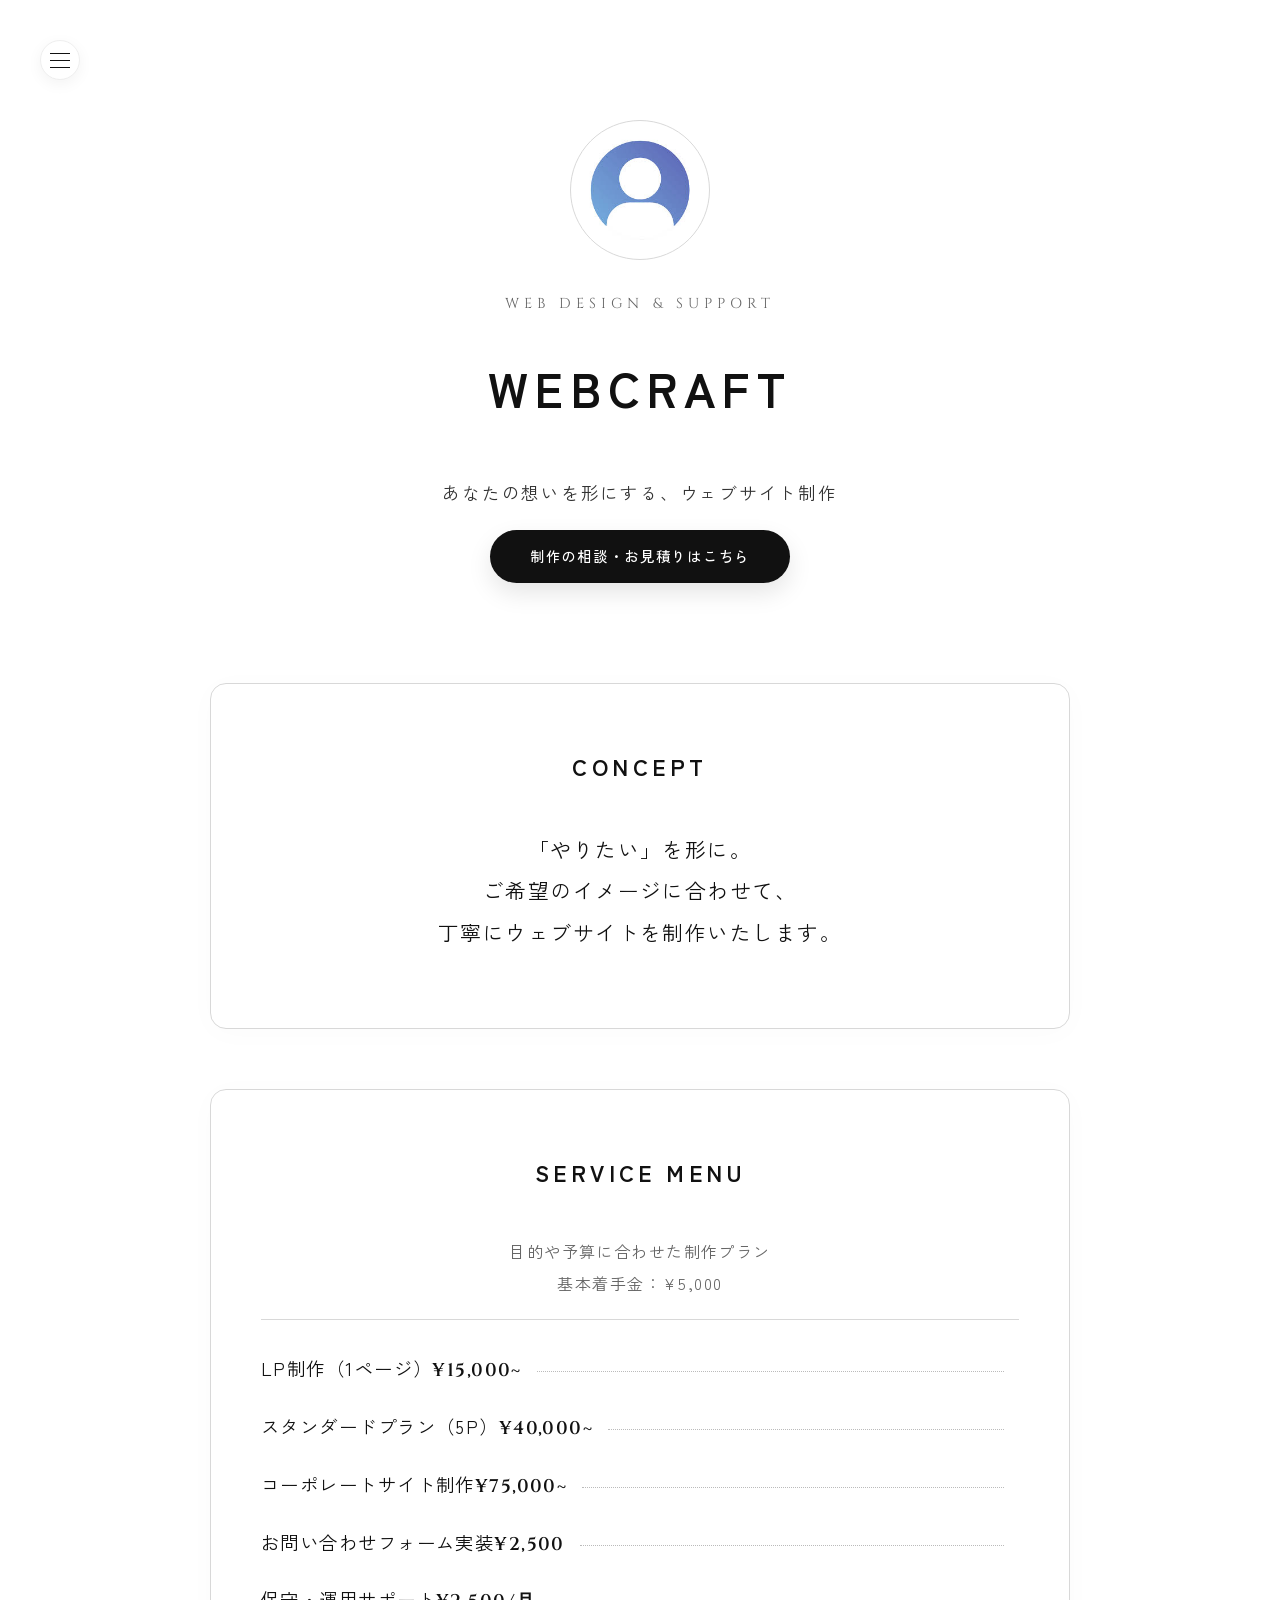
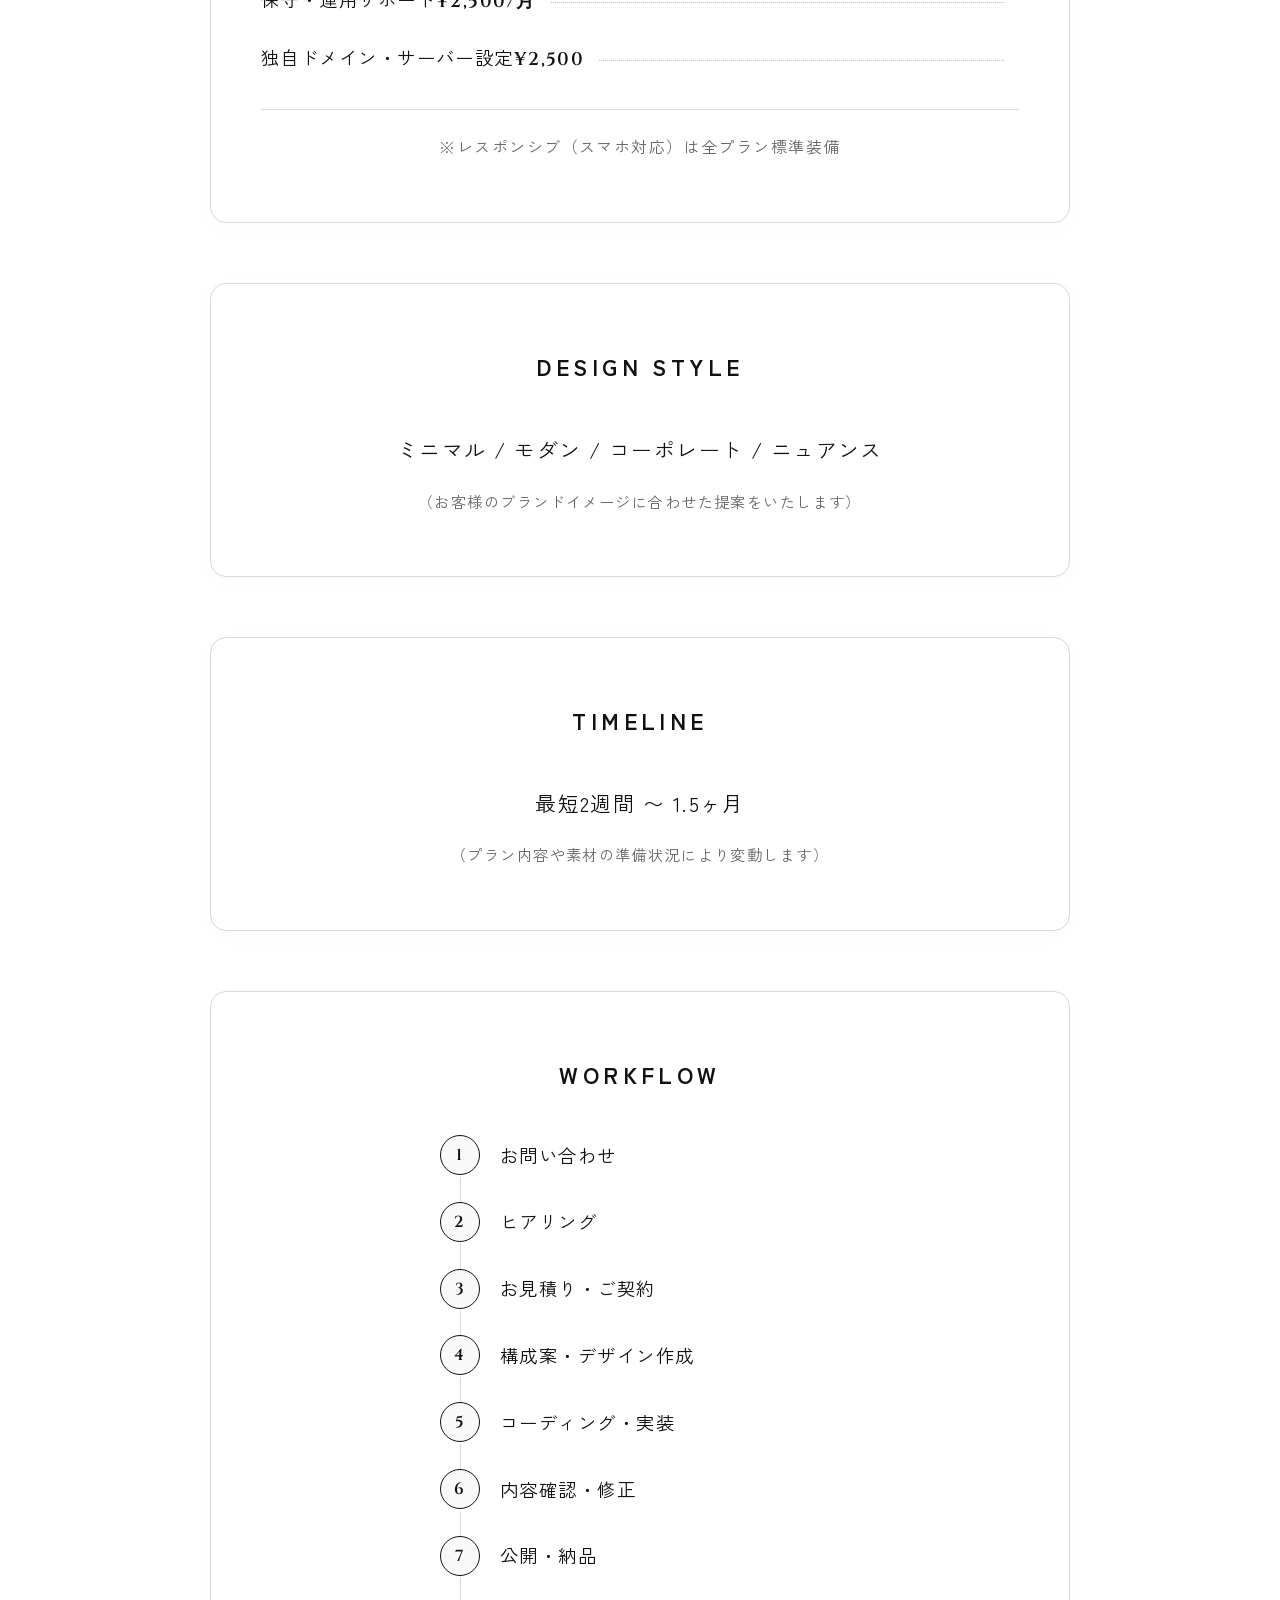
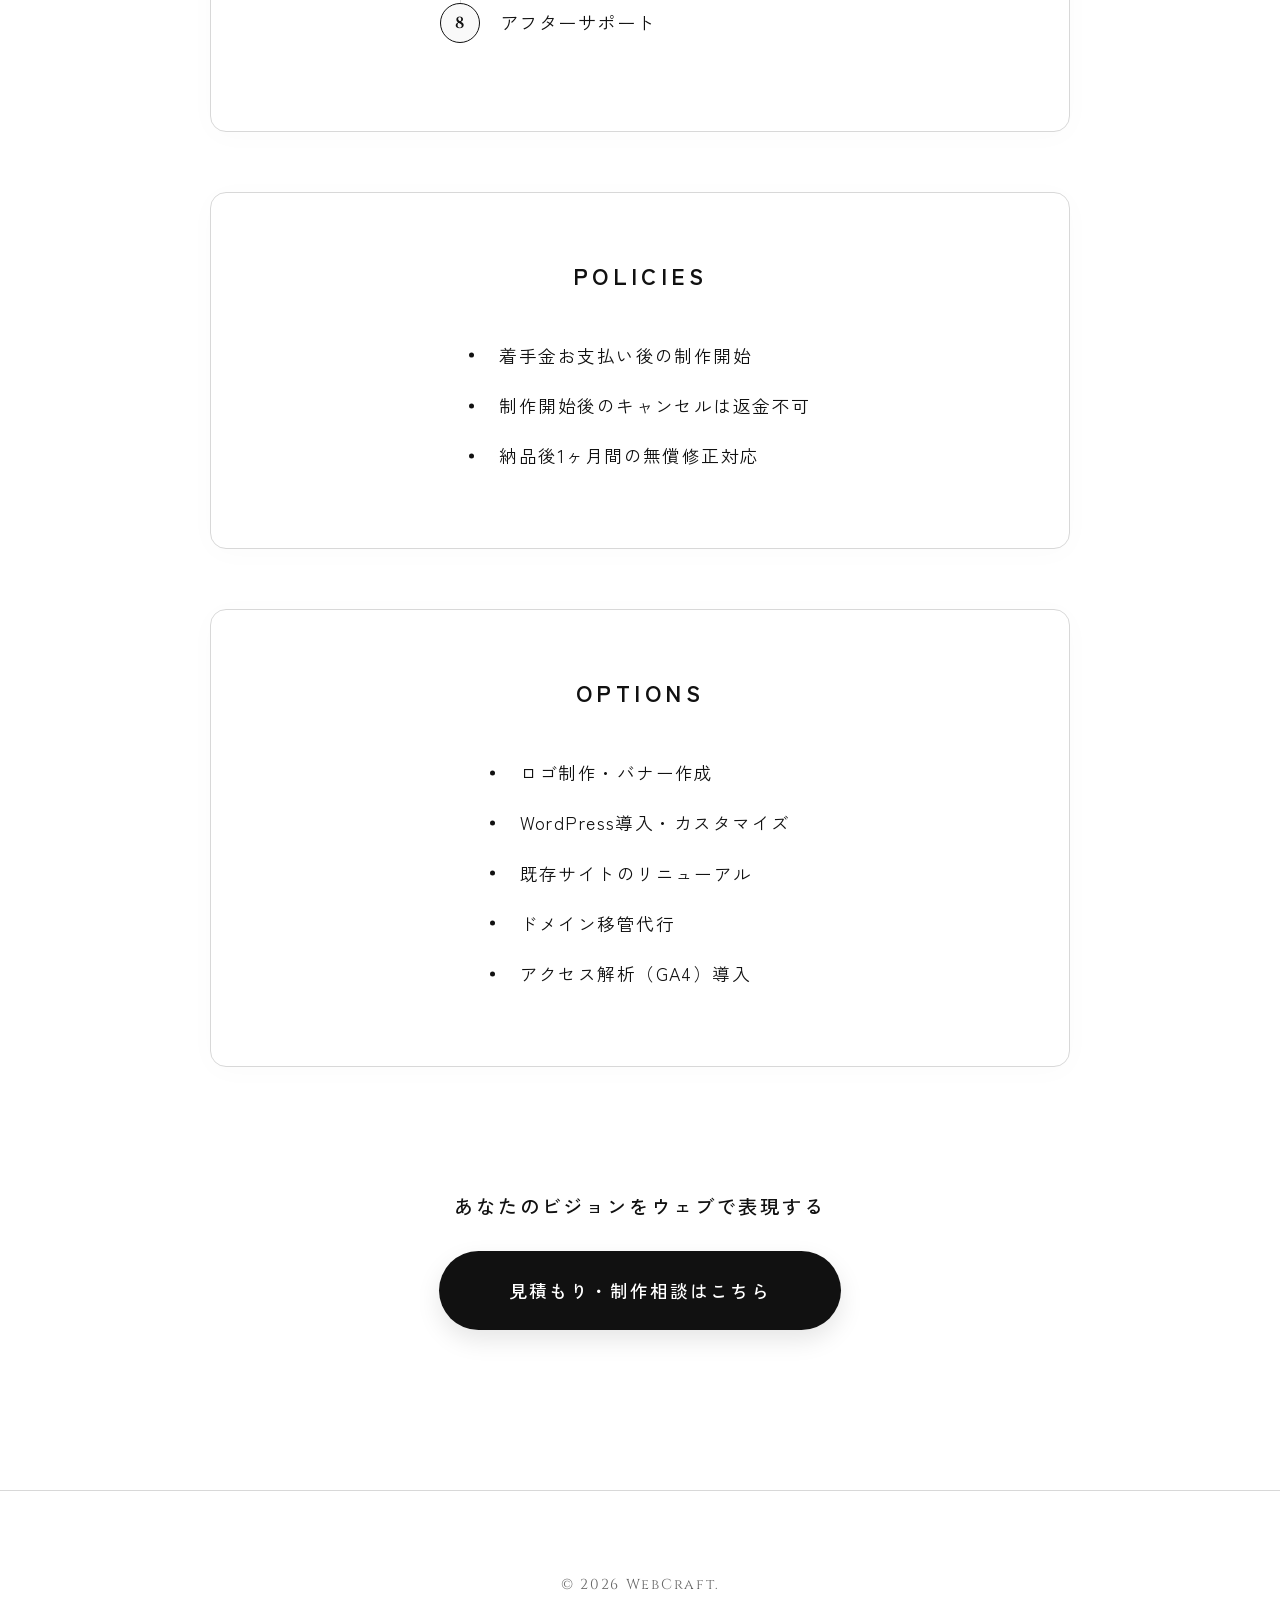
==== index.html @ 2f0af284 "Add files via upload" ====
<!DOCTYPE html>
<html lang="ja">
<head>
    <meta charset="UTF-8">
    <meta name="viewport" content="width=device-width, initial-scale=1.0">
    <title>WebCraft | ウェブサイト制作・デザイン相談</title>
    <meta name="description" content="ご希望に合わせて、丁寧なウェブサイト制作・デザインの相談を承ります。LP制作から個人サイトまで、お気軽にご相談ください。">
    
    <!-- Google Fonts -->
    <link rel="preconnect" href="https://fonts.googleapis.com">
    <link rel="preconnect" href="https://fonts.gstatic.com" crossorigin>
    <link href="https://fonts.googleapis.com/css2?family=Cinzel:wght@400..800&family=Zen+Kaku+Gothic+New:wght@300;400;500&display=swap" rel="stylesheet">
    
    <link rel="stylesheet" href="style.css">
    <style>
        /* Sidebar Navigation Styles */
        .side-nav {
            position: fixed;
            top: 40px;
            left: 40px;
            z-index: 1000;
        }

        .nav-toggle {
            cursor: pointer;
            width: 40px;
            height: 40px;
            display: flex;
            flex-direction: column;
            justify-content: center;
            align-items: center;
            background: #fff;
            border: 1px solid #eee;
            border-radius: 50%;
            box-shadow: 0 4px 15px rgba(0,0,0,0.05);
            transition: all 0.3s ease;
        }

        .nav-toggle span {
            display: block;
            width: 20px;
            height: 1px;
            background: #111;
            margin: 3px 0;
            transition: 0.3s;
        }

        .nav-links {
            list-style: none;
            margin-top: 20px;
            background: rgba(255, 255, 255, 0.95);
            padding: 20px;
            border-radius: 12px;
            border: 1px solid #eee;
            box-shadow: 0 10px 30px rgba(0,0,0,0.05);
            backdrop-filter: blur(10px);
            opacity: 0;
            visibility: hidden;
            transform: translateX(-20px);
            transition: all 0.4s cubic-bezier(0.165, 0.84, 0.44, 1);
        }

        .side-nav.active .nav-links {
            opacity: 1;
            visibility: visible;
            transform: translateX(0);
        }

        .side-nav.active .nav-toggle span:nth-child(1) { transform: translateY(7px) rotate(45deg); }
        .side-nav.active .nav-toggle span:nth-child(2) { opacity: 0; }
        .side-nav.active .nav-toggle span:nth-child(3) { transform: translateY(-7px) rotate(-45deg); }

        .nav-links li {
            margin-bottom: 15px;
        }

        .nav-links li:last-child {
            margin-bottom: 0;
        }

        .nav-links a {
            text-decoration: none;
            color: #666;
            font-size: 0.85rem;
            text-transform: uppercase;
            letter-spacing: 0.2em;
            transition: color 0.3s;
            font-family: 'Zen Kaku Gothic New', sans-serif;
        }

        .nav-links a:hover {
            color: #111;
        }

        @media (max-width: 1000px) {
            .side-nav {
                top: 20px;
                left: 20px;
            }
        }
    </style>
</head>
<body>
    <nav class="side-nav">
        <div class="nav-toggle" id="navToggle">
            <span></span>
            <span></span>
            <span></span>
        </div>
        <ul class="nav-links">
            <li><a href="#concept">Concept</a></li>
            <li><a href="#menu">Menu</a></li>
            <li><a href="#colors">Colors</a></li>
            <li><a href="#delivery">Delivery</a></li>
            <li><a href="#flow">Flow</a></li>
            <li><a href="#notes">Notes</a></li>
            <li><a href="estimate.html" target="_blank">Order</a></li>
            <li><a href="contact.html" target="_blank">Contact</a></li>
        </ul>
    </nav>
    <div class="wrapper fade-in">
        <header class="header">
            <div class="logo-container">
                <img src="logo.png" alt="WebCraft Logo" class="site-logo">
            </div>
            <p class="subtitle">Web Design & Support</p>
            <h1 class="site-title">WebCraft</h1>
            <div class="header-cta" style="margin-top: 40px;">
                <p class="cta-tagline" style="font-size: 1.1rem; margin-bottom: 20px; letter-spacing: 0.1em; color: #333;">あなたの想いを形にする、ウェブサイト制作</p>
                <a href="estimate.html" target="_blank" class="btn-primary" style="padding: 12px 40px; font-size: 0.9rem;">制作の相談・お見積りはこちら</a>
            </div>
        </header>

        <main class="main-content">
            <section class="section" id="concept">
                <h2 class="section-title">Concept</h2>
                <div class="content-box">
                    <p class="text-large">
                        「やりたい」を形に。<br>
                        ご希望のイメージに合わせて、<br>
                        丁寧にウェブサイトを制作いたします。
                    </p>
                </div>
            </section>

            <section class="section" id="menu">
                <h2 class="section-title">Service Menu</h2>
                <div class="content-box">
                    <div class="menu-header">
                        <p>目的や予算に合わせた制作プラン</p>
                        <p>基本着手金：¥5,000</p>
                    </div>
                    <ul class="menu-list">
                        <li><span class="label">LP制作（1ページ）</span><span class="price">¥15,000~</span></li>
                        <li><span class="label">スタンダードプラン（5P）</span><span class="price">¥40,000~</span></li>
                        <li><span class="label">コーポレートサイト制作</span><span class="price">¥75,000~</span></li>
                        <li><span class="label">お問い合わせフォーム実装</span><span class="price">¥2,500</span></li>
                        <li><span class="label">保守・運用サポート</span><span class="price">¥2,500/月</span></li>
                        <li><span class="label">独自ドメイン・サーバー設定</span><span class="price">¥2,500</span></li>
                    </ul>
                    <div class="menu-footer">
                        <p>※レスポンシブ（スマホ対応）は全プラン標準装備</p>
                    </div>
                </div>
            </section>

            <section class="section" id="colors">
                <h2 class="section-title">Design Style</h2>
                <div class="content-box">
                    <p class="text-large">ミニマル / モダン / コーポレート / ニュアンス</p>
                    <p class="text-small">（お客様のブランドイメージに合わせた提案をいたします）</p>
                </div>
            </section>

            <section class="section" id="delivery">
                <h2 class="section-title">Timeline</h2>
                <div class="content-box">
                    <p class="text-large">最短2週間 〜 1.5ヶ月</p>
                    <p class="text-small">（プラン内容や素材の準備状況により変動します）</p>
                </div>
            </section>

            <section class="section" id="flow">
                <h2 class="section-title">Workflow</h2>
                <div class="content-box">
                    <ol class="flow-list">
                        <li><span>1</span>お問い合わせ</li>
                        <li><span>2</span>ヒアリング</li>
                        <li><span>3</span>お見積り・ご契約</li>
                        <li><span>4</span>構成案・デザイン作成</li>
                        <li><span>5</span>コーディング・実装</li>
                        <li><span>6</span>内容確認・修正</li>
                        <li><span>7</span>公開・納品</li>
                        <li><span>8</span>アフターサポート</li>
                    </ol>
                </div>
            </section>

            <section class="section" id="notes">
                <h2 class="section-title">Policies</h2>
                <div class="content-box">
                    <ul class="notes-list">
                        <li>着手金お支払い後の制作開始</li>
                        <li>制作開始後のキャンセルは返金不可</li>
                        <li>納品後1ヶ月間の無償修正対応</li>
                    </ul>
                </div>
            </section>

            <section class="section" id="details">
                <h2 class="section-title">Options</h2>
                <div class="content-box">
                    <ul class="notes-list">
                        <li>ロゴ制作・バナー作成</li>
                        <li>WordPress導入・カスタマイズ</li>
                        <li>既存サイトのリニューアル</li>
                        <li>ドメイン移管代行</li>
                        <li>アクセス解析（GA4）導入</li>
                    </ul>
                </div>
            </section>

            <section class="cta-section">
                <p class="cta-tagline" style="font-size: 1.2rem; margin-bottom: 25px; letter-spacing: 0.15em; font-weight: 500;">あなたのビジョンをウェブで表現する</p>
                <a href="estimate.html" target="_blank" class="btn-primary">見積もり・制作相談はこちら</a>
            </section>
        </main>

        <footer class="footer">
            <p>&copy; 2026 WebCraft.</p>
        </footer>
    </div>
    <script>
        const navToggle = document.getElementById('navToggle');
        const sideNav = document.querySelector('.side-nav');
        const navLinks = document.querySelectorAll('.nav-links a');

        navToggle.addEventListener('click', () => {
            sideNav.classList.toggle('active');
        });

        navLinks.forEach(link => {
            link.addEventListener('click', () => {
                sideNav.classList.remove('active');
            });
        });
    </script>
</body>
</html>
---- style.css ----
:root {
    --bg-color: #ffffff;
    --text-color: #111111;
    --text-light: #666666;
    --border-color: #d8d8d8;
}

* {
    margin: 0;
    padding: 0;
    box-sizing: border-box;
}

body {
    background-color: var(--bg-color);
    color: var(--text-color);
    font-family: 'Zen Kaku Gothic New', sans-serif;
    font-size: 18px;
    line-height: 2;
    letter-spacing: 0.08em;
    -webkit-font-smoothing: antialiased;
    -moz-osx-font-smoothing: grayscale;
}

/* Animations */
.fade-in {
    opacity: 0;
    animation: fadeIn 1.5s ease-out forwards;
}

@keyframes fadeIn {
    from {
        opacity: 0;
        transform: translateY(15px);
    }
    to {
        opacity: 1;
        transform: translateY(0);
    }
}

.wrapper {
    min-height: 100vh;
    display: flex;
    flex-direction: column;
}

/* Header */
.header {
    text-align: center;
    padding: 120px 20px 100px;
}

.subtitle {
    font-family: 'Cinzel', serif;
    font-size: 0.9rem;
    color: var(--text-light);
    letter-spacing: 0.35em;
    margin-bottom: 20px;
    text-transform: uppercase;
}

.site-title {
    font-size: 3rem;
    font-weight: 700;
    letter-spacing: 0.15em;
    color: var(--text-color);
    text-transform: uppercase;
}

.logo-container {
    margin-bottom: 30px;
    display: flex;
    justify-content: center;
}

.site-logo {
    width: 140px;
    height: 140px;
    object-fit: cover;
    border-radius: 50%;
    border: 1px solid var(--border-color);
    padding: 5px;
    background: #fff;
    transition: transform 0.5s ease;
}

.site-logo:hover {
    transform: rotate(360deg);
}

/* Main Content */
.main-content {
    flex: 1;
    max-width: 900px;
    margin: 0 auto;
    padding: 0 20px 100px;
    width: 100%;
}

.section {
    margin-bottom: 60px;
    background: #ffffff;
    border: 1px solid var(--border-color);
    border-radius: 16px;
    padding: 60px 50px;
    box-shadow: 0 4px 30px rgba(0, 0, 0, 0.02);
    display: flex;
    flex-direction: column;
    align-items: center;
    transition: transform 0.3s ease, box-shadow 0.3s ease;
}

.section:hover {
    transform: translateY(-8px);
    box-shadow: 0 15px 50px rgba(0, 0, 0, 0.06);
}

.section-title {
    font-family: 'Zen Kaku Gothic New', sans-serif;
    font-size: 1.4rem;
    font-weight: 700;
    letter-spacing: 0.2em;
    color: var(--text-color);
    margin-bottom: 40px;
    text-transform: uppercase;
    position: relative;
    padding-bottom: 0;
}

.section-title::after {
    display: none;
}

.content-box {
    text-align: center;
    width: 100%;
}

.text-large {
    font-size: 1.3rem;
    color: var(--text-color);
    margin-bottom: 15px;
}

.text-small {
    font-size: 0.95rem;
    color: var(--text-light);
}

/* Menu List */
.menu-header {
    margin-bottom: 30px;
    font-size: 1rem;
    color: var(--text-light);
    border-bottom: 1px solid var(--border-color);
    padding-bottom: 20px;
}

.menu-list {
    list-style: none;
    margin-bottom: 30px;
    max-width: 100%;
}

.menu-list li {
    display: flex;
    justify-content: space-between;
    align-items: baseline;
    margin-bottom: 18px;
    font-size: 1.15rem;
}

.menu-list li .label {
    flex-shrink: 0;
}

.menu-list li::after {
    content: '';
    flex-grow: 1;
    border-bottom: 1px dotted #bbbbbb;
    margin: 0 15px;
    position: relative;
    top: -4px;
}

.menu-list li .price {
    font-family: 'Cinzel', serif;
    font-weight: 600;
    flex-shrink: 0;
}

.menu-sub-note {
    font-size: 0.9rem;
    color: var(--text-light);
    margin-top: -10px;
    margin-bottom: 18px;
    padding-left: 15px;
    border-left: 2px solid var(--border-color);
    text-align: left;
}

.menu-footer {
    font-size: 1rem;
    color: var(--text-light);
    border-top: 1px solid var(--border-color);
    padding-top: 20px;
}

/* Flow List */
.flow-list {
    list-style: none;
    display: inline-block;
    text-align: left;
    width: 100%;
    max-width: 400px;
}

.flow-list li {
    font-size: 1.15rem;
    margin-bottom: 30px;
    padding-left: 60px;
    position: relative;
    color: var(--text-color);
}

.flow-list li span {
    position: absolute;
    left: 0;
    top: 50%;
    transform: translateY(-50%);
    width: 40px;
    height: 40px;
    border: 1px solid var(--text-color);
    border-radius: 50%;
    display: flex;
    align-items: center;
    justify-content: center;
    font-size: 1rem;
    font-family: 'Cinzel', serif;
    font-weight: 600;
    background-color: #f9f9f9;
}

.flow-list li::after {
    content: '';
    position: absolute;
    left: 20px;
    top: 40px;
    width: 1px;
    height: calc(100% + 30px - 40px);
    background-color: var(--border-color);
}

.flow-list li:last-child::after {
    display: none;
}

/* Notes List */
.notes-list {
    list-style: none;
    display: inline-block;
    text-align: left;
}

.notes-list li {
    font-size: 1.1rem;
    margin-bottom: 15px;
    padding-left: 30px;
    position: relative;
    color: var(--text-color);
}

.notes-list li::before {
    content: '';
    position: absolute;
    left: 0;
    top: 50%;
    transform: translateY(-50%);
    width: 5px;
    height: 5px;
    background-color: var(--text-color);
    border-radius: 50%;
}

/* CTA Section */
.cta-section {
    text-align: center;
    padding: 60px 0;
}

.btn-primary {
    display: inline-block;
    background-color: var(--text-color);
    color: #ffffff;
    text-decoration: none;
    padding: 22px 70px;
    border-radius: 50px;
    font-size: 1.1rem;
    font-weight: 500;
    letter-spacing: 0.12em;
    transition: all 0.3s ease;
    box-shadow: 0 10px 25px rgba(0, 0, 0, 0.1);
}

.btn-primary:hover {
    transform: scale(1.05);
    background-color: #333333;
    box-shadow: 0 15px 40px rgba(0, 0, 0, 0.15);
}

/* Footer */
.footer {
    text-align: center;
    padding: 80px 20px;
    font-size: 0.9rem;
    color: var(--text-light);
    border-top: 1px solid var(--border-color);
    font-family: 'Cinzel', serif;
    letter-spacing: 0.12em;
}

/* Responsive */
@media (max-width: 600px) {
    .header {
        padding: 60px 20px 40px;
    }
    
    .site-title {
        font-size: 1.5rem;
    }

    .section {
        padding: 30px 20px;
        margin-bottom: 20px;
    }
    
    .text-large {
        font-size: 1rem;
    }

    .btn-primary {
        width: 100%;
        padding: 16px 20px;
    }
}
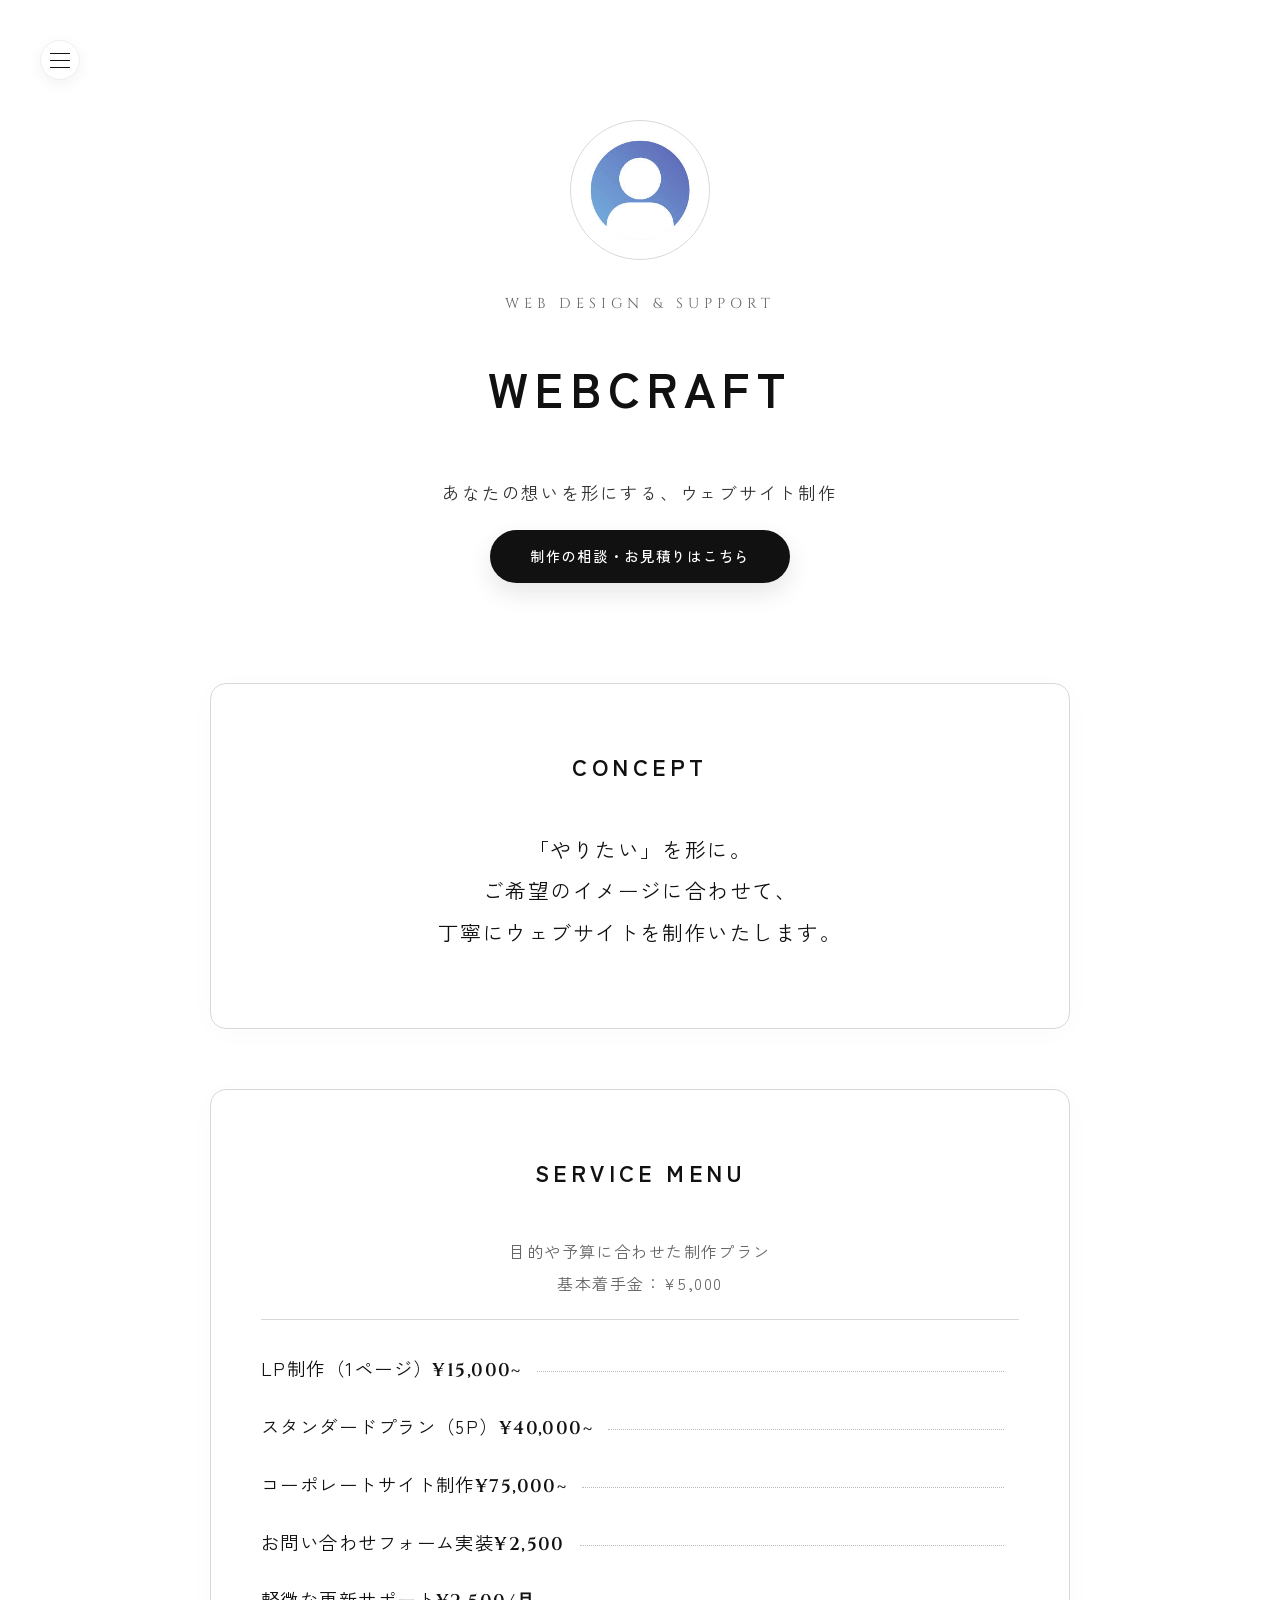
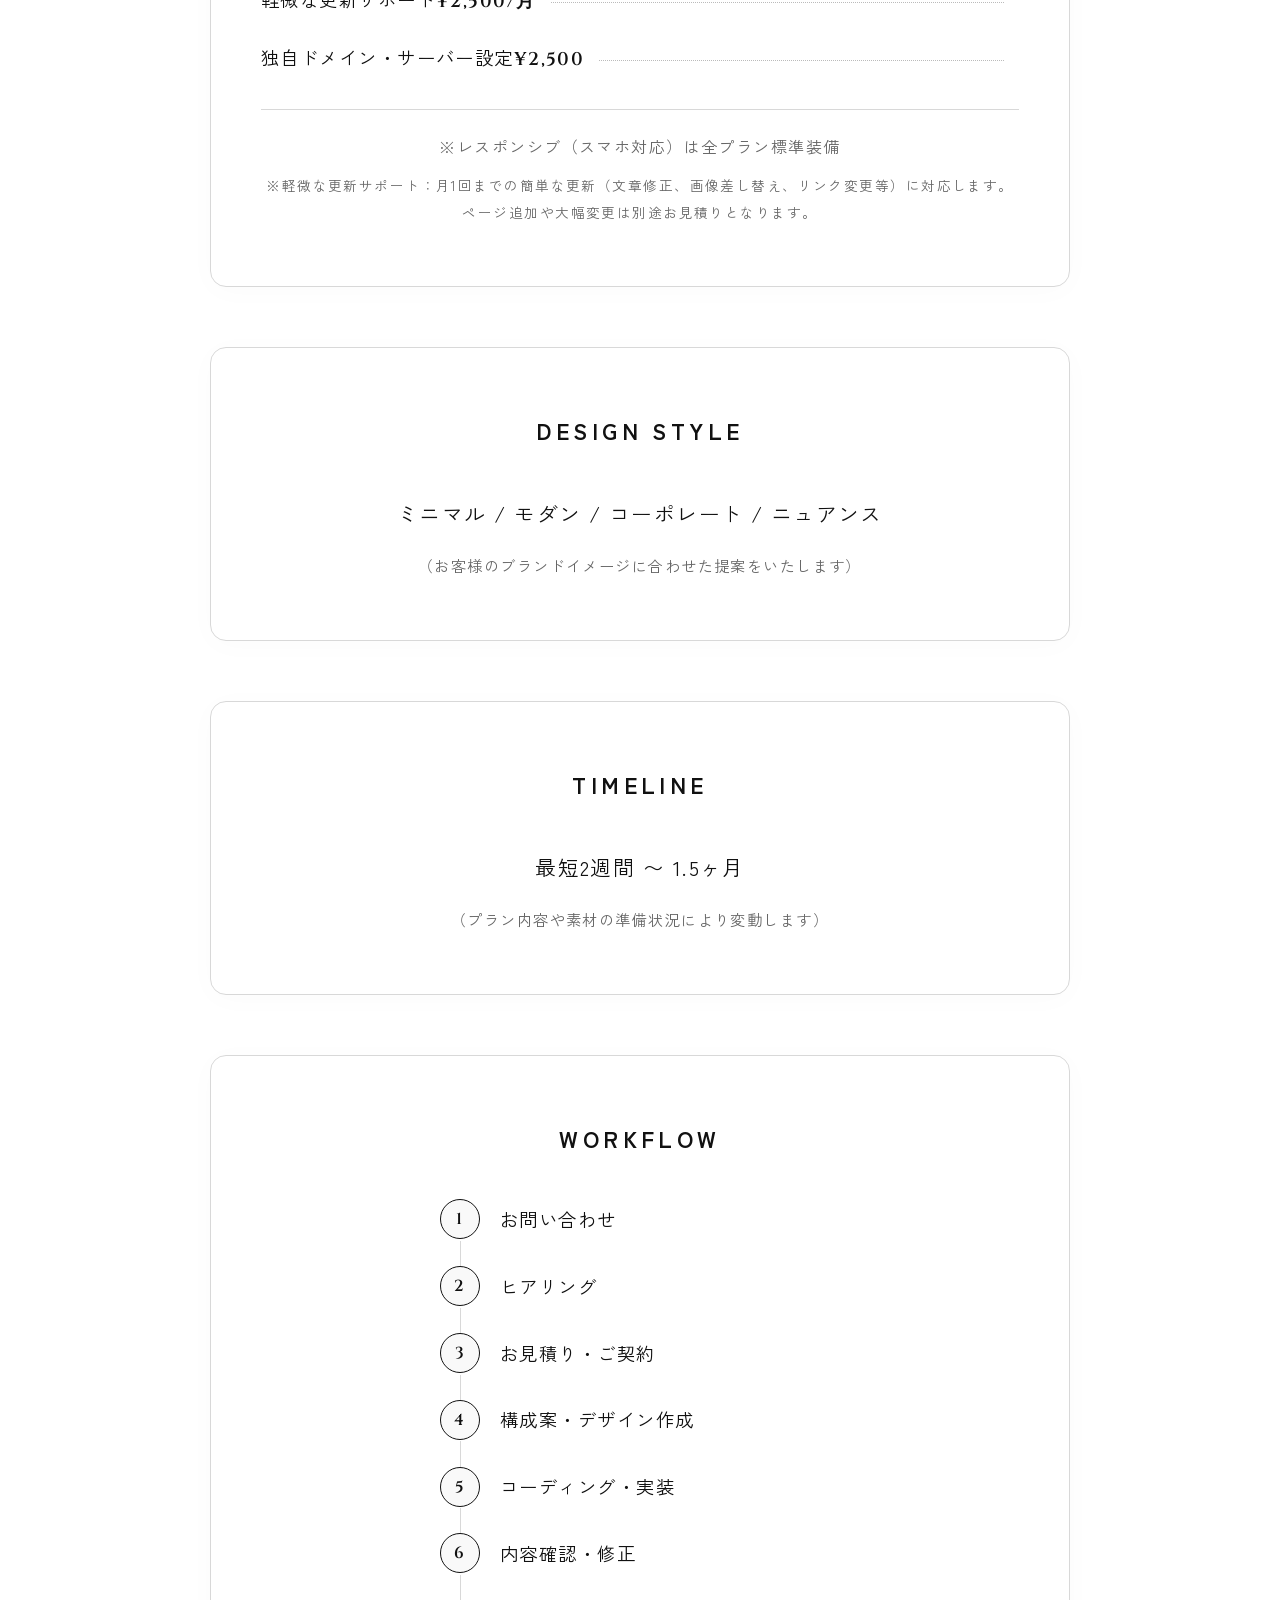
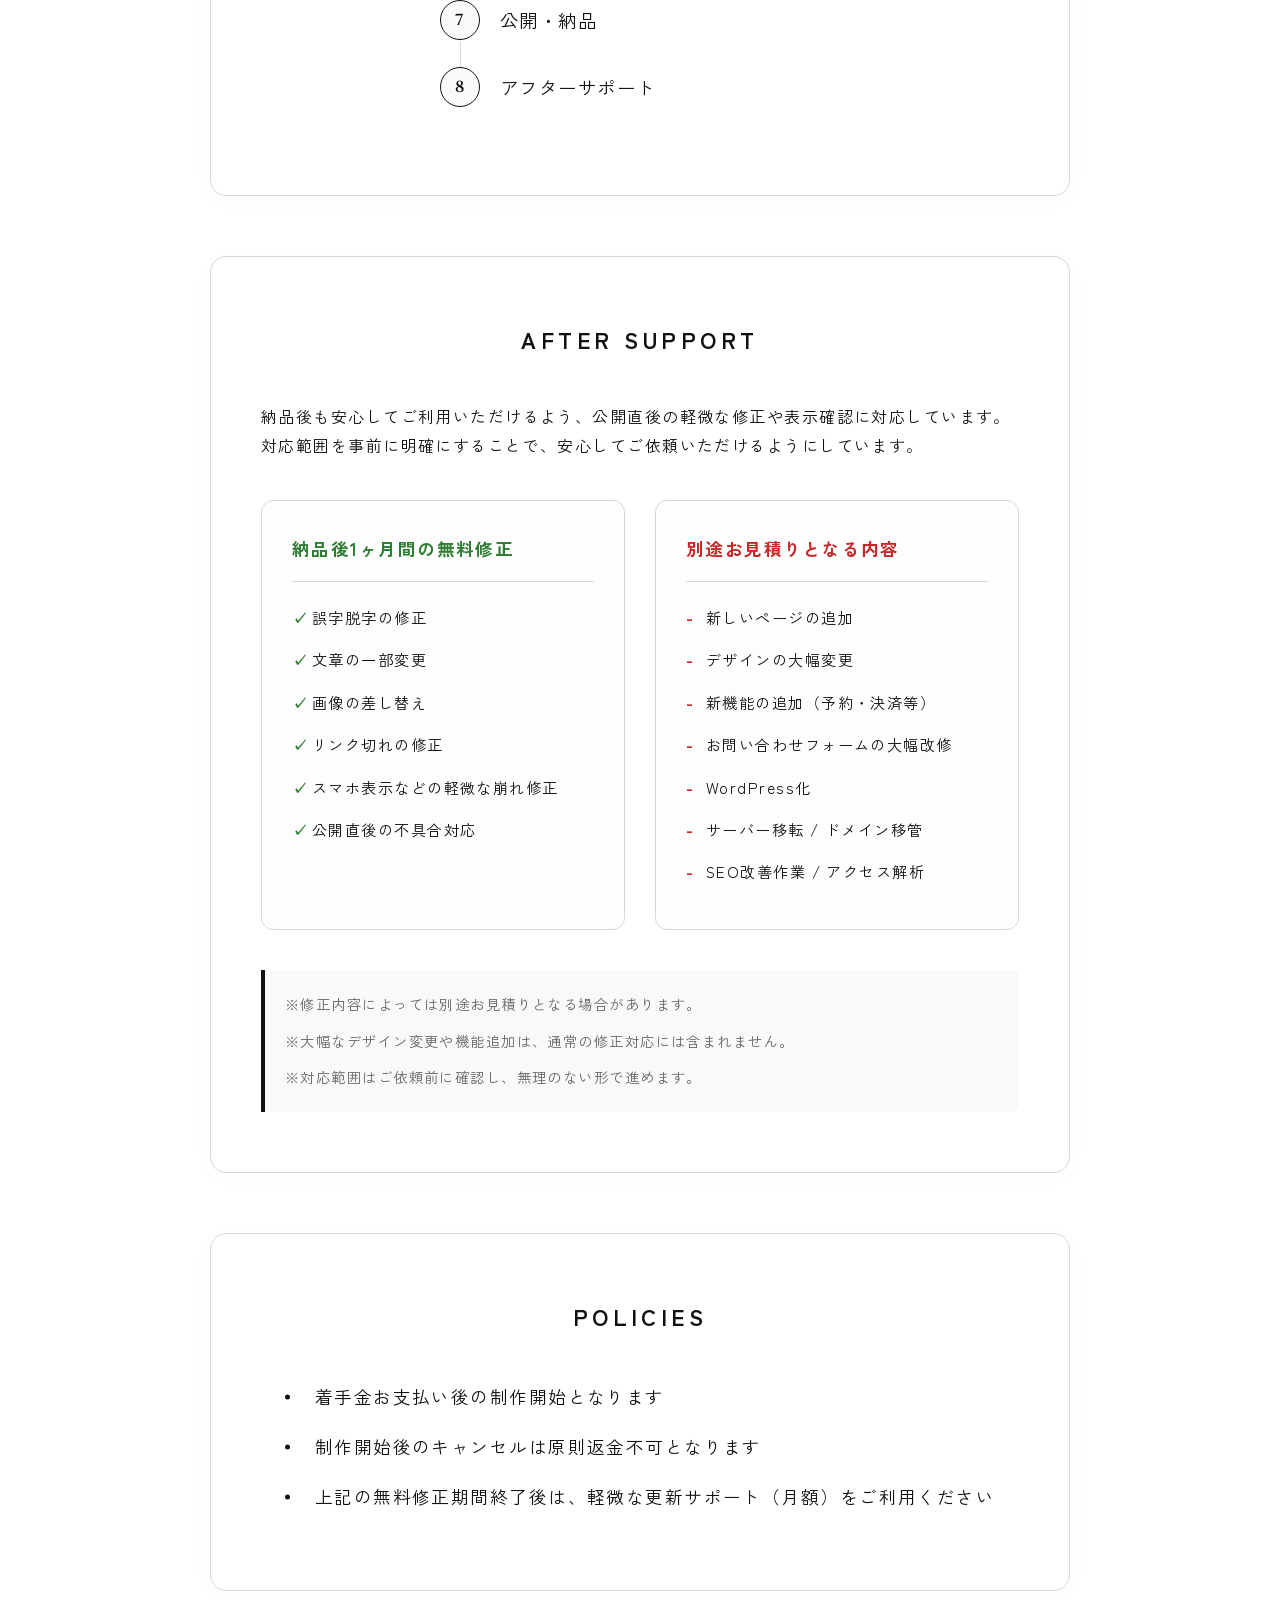
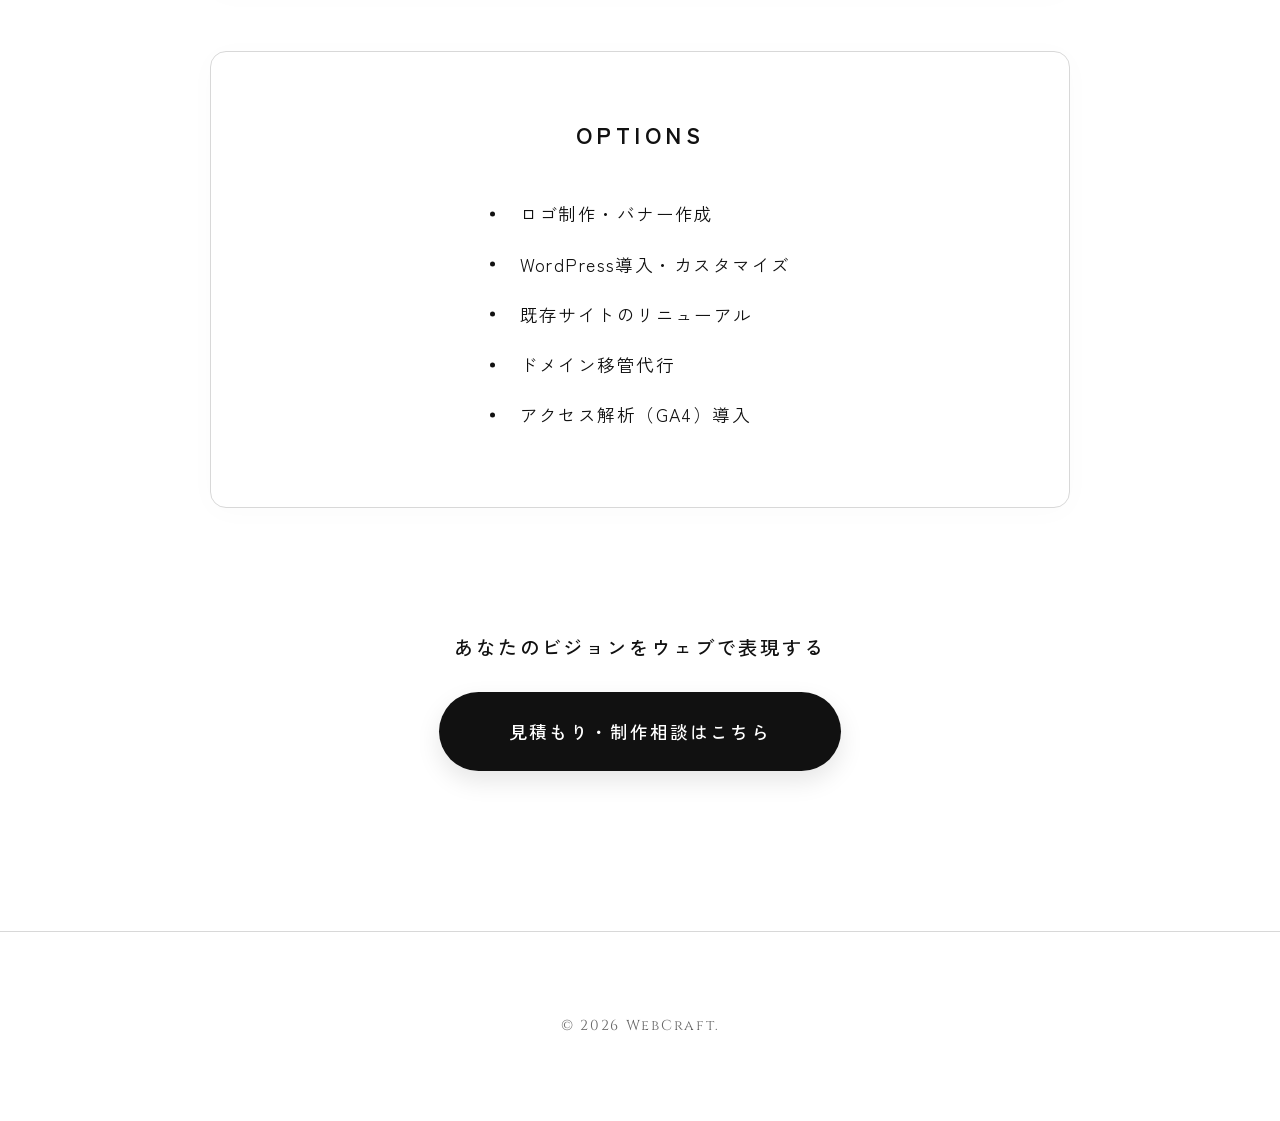
==== commit 010f62b7: "Add files via upload" ====
--- a/index.html
+++ b/index.html
@@ -113,6 +113,7 @@
             <li><a href="#colors">Colors</a></li>
             <li><a href="#delivery">Delivery</a></li>
             <li><a href="#flow">Flow</a></li>
+            <li><a href="#support">Support</a></li>
             <li><a href="#notes">Notes</a></li>
             <li><a href="estimate.html" target="_blank">Order</a></li>
             <li><a href="contact.html" target="_blank">Contact</a></li>
@@ -155,11 +156,12 @@
                         <li><span class="label">スタンダードプラン（5P）</span><span class="price">¥40,000~</span></li>
                         <li><span class="label">コーポレートサイト制作</span><span class="price">¥75,000~</span></li>
                         <li><span class="label">お問い合わせフォーム実装</span><span class="price">¥2,500</span></li>
-                        <li><span class="label">保守・運用サポート</span><span class="price">¥2,500/月</span></li>
+                        <li><span class="label">軽微な更新サポート</span><span class="price">¥2,500/月</span></li>
                         <li><span class="label">独自ドメイン・サーバー設定</span><span class="price">¥2,500</span></li>
                     </ul>
                     <div class="menu-footer">
-                        <p>※レスポンシブ（スマホ対応）は全プラン標準装備</p>
+                        <p style="margin-bottom: 10px;">※レスポンシブ（スマホ対応）は全プラン標準装備</p>
+                        <p style="font-size: 0.85rem;">※軽微な更新サポート：月1回までの簡単な更新（文章修正、画像差し替え、リンク変更等）に対応します。ページ追加や大幅変更は別途お見積りとなります。</p>
                     </div>
                 </div>
             </section>
@@ -196,13 +198,52 @@
                 </div>
             </section>
 
+            <section class="section" id="support">
+                <h2 class="section-title">After Support</h2>
+                <div class="content-box">
+                    <p class="support-intro">納品後も安心してご利用いただけるよう、公開直後の軽微な修正や表示確認に対応しています。対応範囲を事前に明確にすることで、安心してご依頼いただけるようにしています。</p>
+                    
+                    <div class="support-grid">
+                        <div class="support-card card-free">
+                            <h3>納品後1ヶ月間の無料修正</h3>
+                            <ul>
+                                <li>誤字脱字の修正</li>
+                                <li>文章の一部変更</li>
+                                <li>画像の差し替え</li>
+                                <li>リンク切れの修正</li>
+                                <li>スマホ表示などの軽微な崩れ修正</li>
+                                <li>公開直後の不具合対応</li>
+                            </ul>
+                        </div>
+                        <div class="support-card card-paid">
+                            <h3>別途お見積りとなる内容</h3>
+                            <ul>
+                                <li>新しいページの追加</li>
+                                <li>デザインの大幅変更</li>
+                                <li>新機能の追加（予約・決済等）</li>
+                                <li>お問い合わせフォームの大幅改修</li>
+                                <li>WordPress化</li>
+                                <li>サーバー移転 / ドメイン移管</li>
+                                <li>SEO改善作業 / アクセス解析</li>
+                            </ul>
+                        </div>
+                    </div>
+                    
+                    <div class="note-box">
+                        <p>※修正内容によっては別途お見積りとなる場合があります。</p>
+                        <p>※大幅なデザイン変更や機能追加は、通常の修正対応には含まれません。</p>
+                        <p>※対応範囲はご依頼前に確認し、無理のない形で進めます。</p>
+                    </div>
+                </div>
+            </section>
+
             <section class="section" id="notes">
                 <h2 class="section-title">Policies</h2>
                 <div class="content-box">
                     <ul class="notes-list">
-                        <li>着手金お支払い後の制作開始</li>
-                        <li>制作開始後のキャンセルは返金不可</li>
-                        <li>納品後1ヶ月間の無償修正対応</li>
+                        <li>着手金お支払い後の制作開始となります</li>
+                        <li>制作開始後のキャンセルは原則返金不可となります</li>
+                        <li>上記の無料修正期間終了後は、軽微な更新サポート（月額）をご利用ください</li>
                     </ul>
                 </div>
             </section>
--- a/style.css
+++ b/style.css
@@ -309,6 +309,97 @@
     box-shadow: 0 15px 40px rgba(0, 0, 0, 0.15);
 }
 
+/* Support Section */
+.support-intro {
+    font-size: 1rem;
+    color: var(--text-color);
+    margin-bottom: 40px;
+    line-height: 1.8;
+    text-align: left;
+    max-width: 800px;
+}
+
+.support-grid {
+    display: grid;
+    grid-template-columns: 1fr 1fr;
+    gap: 30px;
+    width: 100%;
+    margin-bottom: 40px;
+}
+
+.support-card {
+    background: #fdfdfd;
+    border: 1px solid var(--border-color);
+    border-radius: 12px;
+    padding: 30px;
+    text-align: left;
+    display: flex;
+    flex-direction: column;
+}
+
+.support-card h3 {
+    font-size: 1.1rem;
+    margin-bottom: 20px;
+    border-bottom: 1px solid var(--border-color);
+    padding-bottom: 15px;
+}
+
+.card-free h3 {
+    color: #2e7d32;
+}
+
+.card-paid h3 {
+    color: #c62828;
+}
+
+.support-card ul {
+    list-style: none;
+    margin: 0;
+    padding: 0;
+}
+
+.support-card ul li {
+    font-size: 0.95rem;
+    margin-bottom: 12px;
+    padding-left: 20px;
+    position: relative;
+    color: var(--text-color);
+}
+
+.card-free ul li::before {
+    content: '✓';
+    position: absolute;
+    left: 0;
+    color: #2e7d32;
+    font-weight: bold;
+}
+
+.card-paid ul li::before {
+    content: '-';
+    position: absolute;
+    left: 0;
+    color: #c62828;
+    font-weight: bold;
+}
+
+.note-box {
+    background-color: #f9f9f9;
+    border-left: 4px solid var(--text-color);
+    padding: 20px;
+    border-radius: 0 8px 8px 0;
+    text-align: left;
+    width: 100%;
+}
+
+.note-box p {
+    font-size: 0.9rem;
+    color: var(--text-light);
+    margin-bottom: 8px;
+}
+
+.note-box p:last-child {
+    margin-bottom: 0;
+}
 /* Footer */
 .footer {
     text-align: center;
@@ -343,4 +434,8 @@
         width: 100%;
         padding: 16px 20px;
     }
-}
+    
+    .support-grid {
+        grid-template-columns: 1fr;
+    }
+}
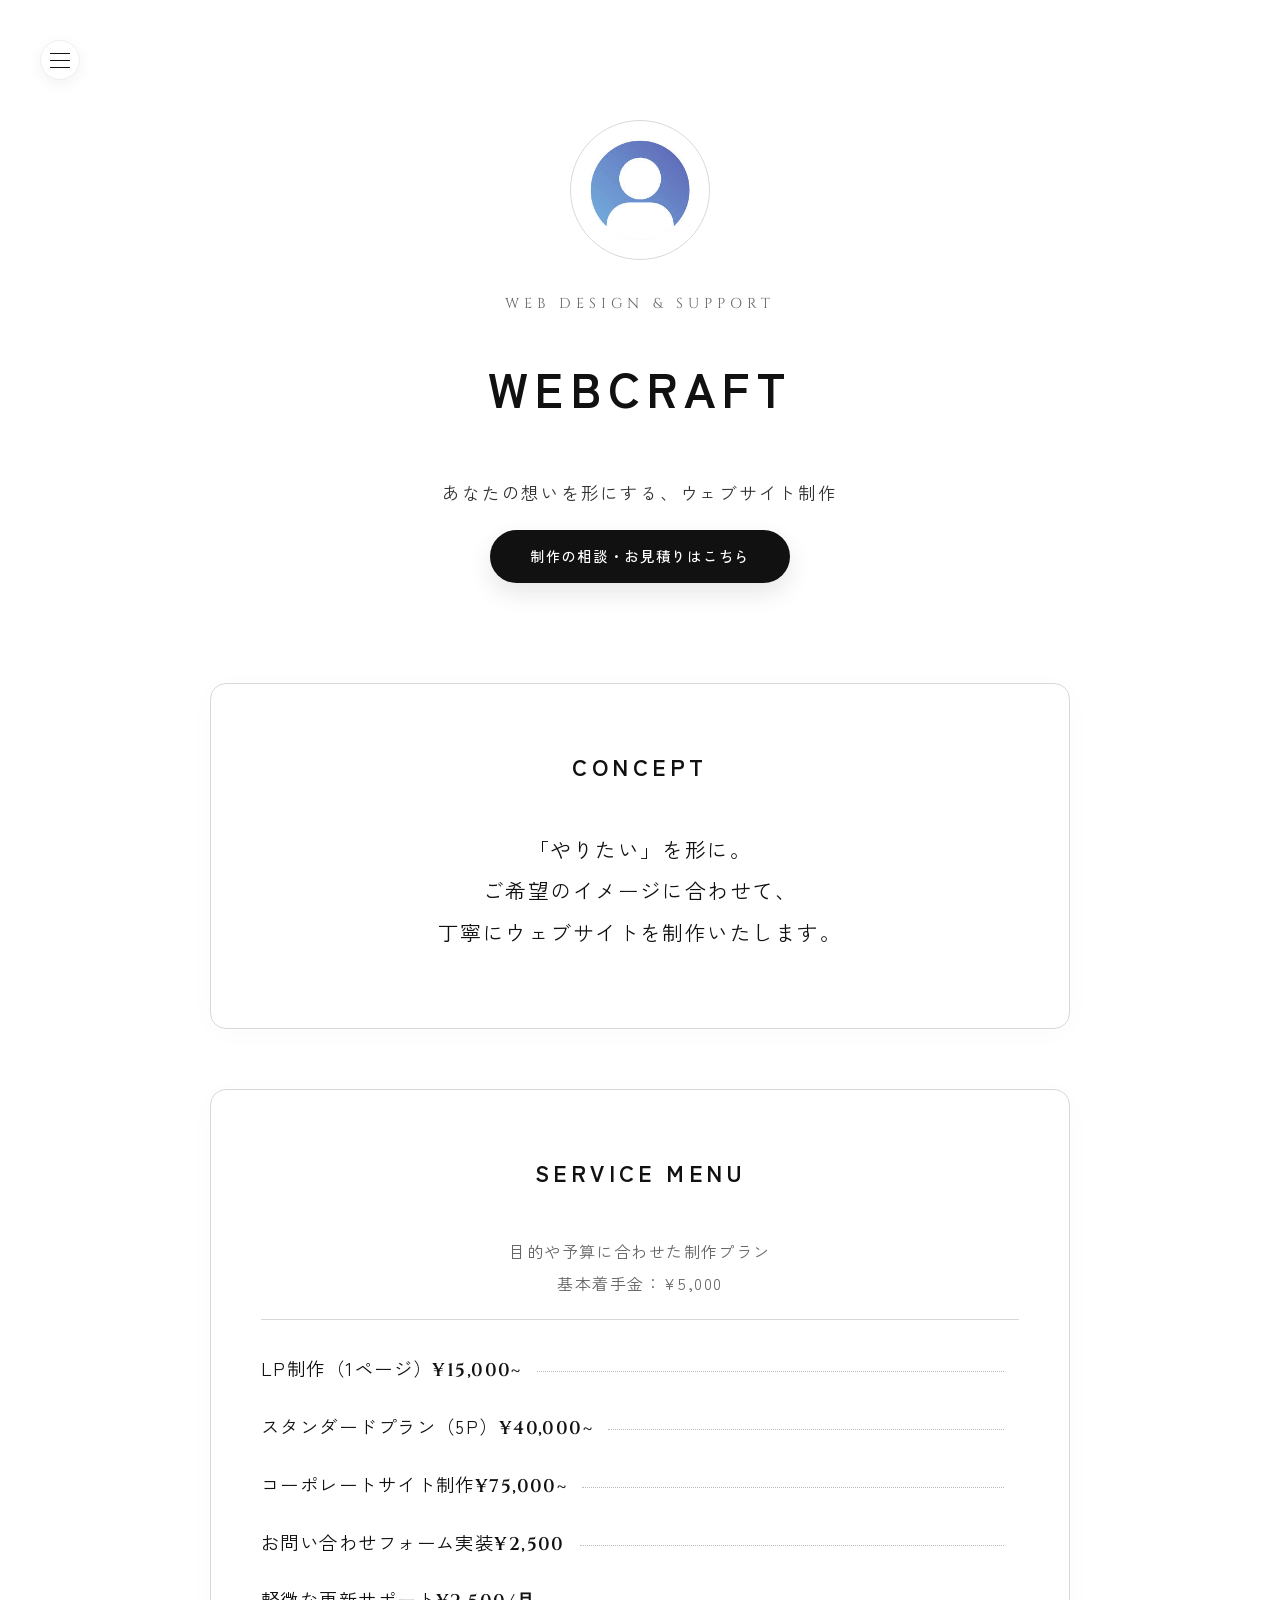
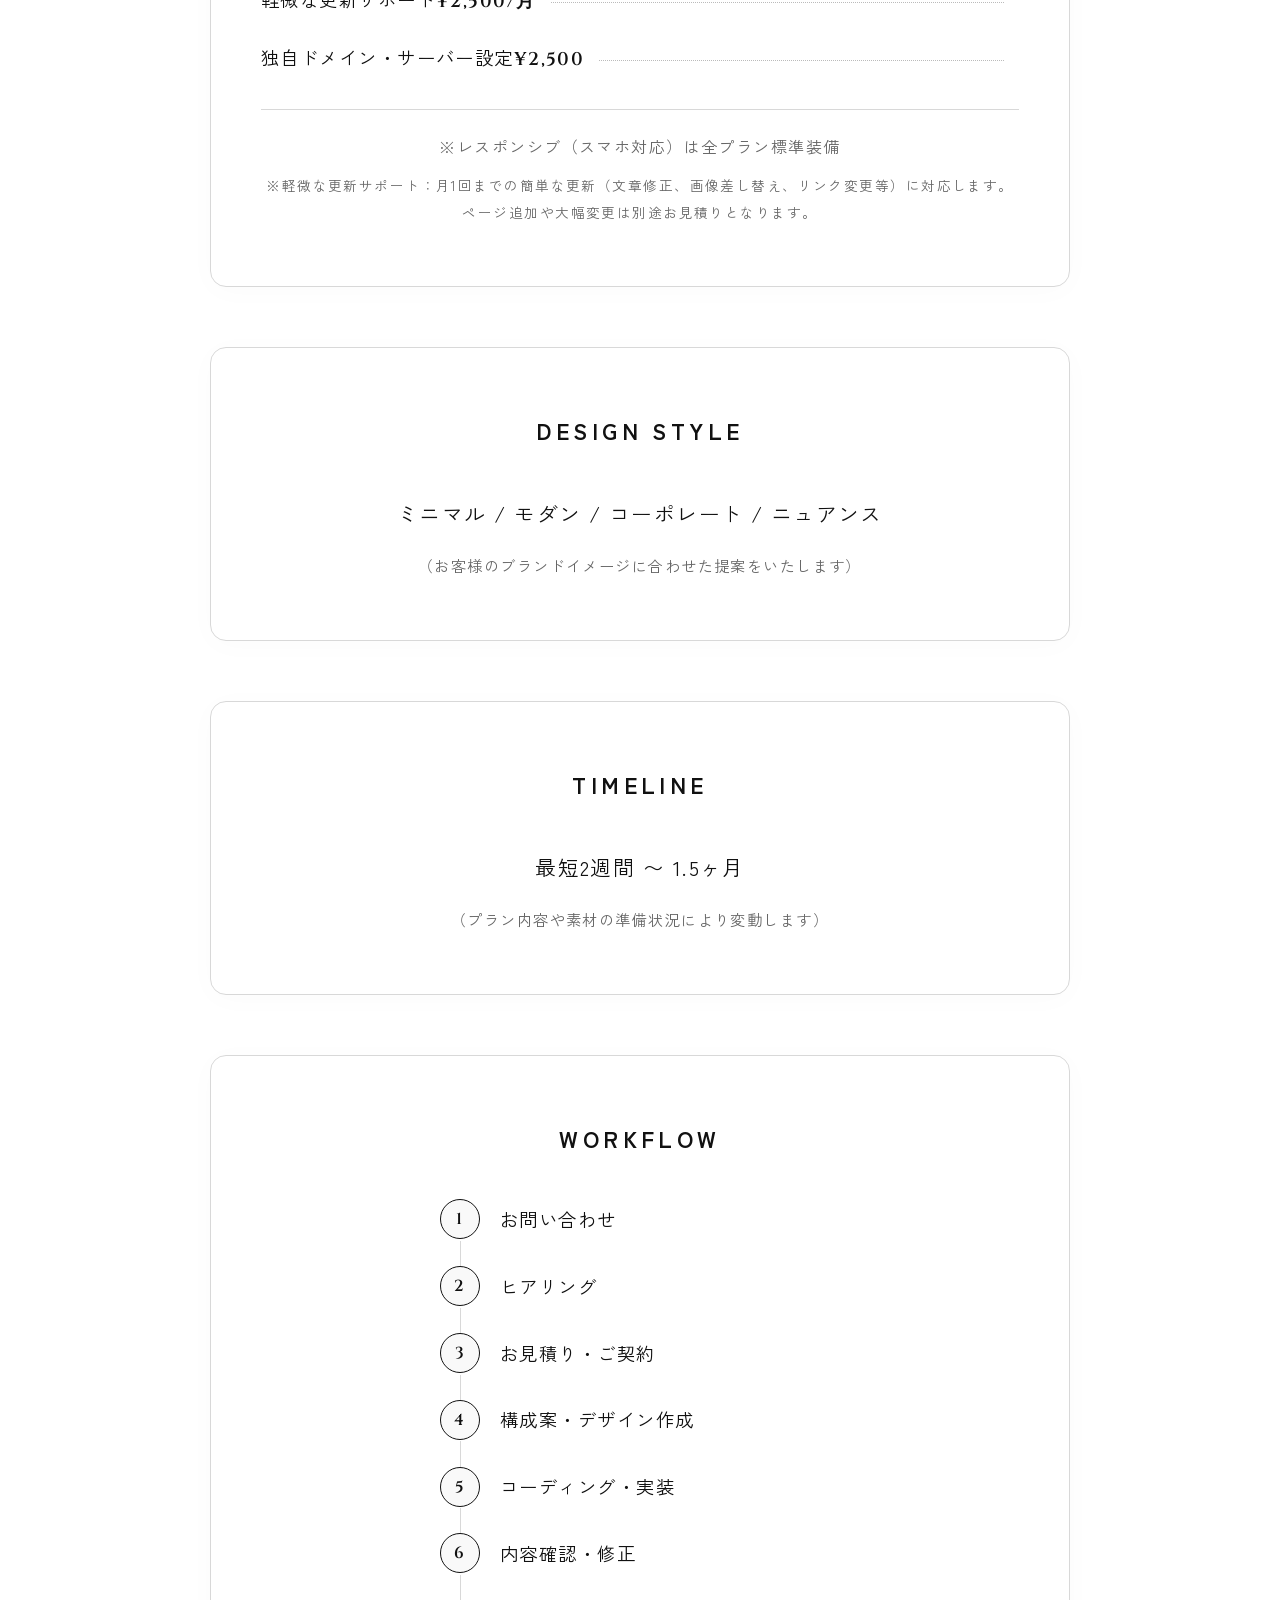
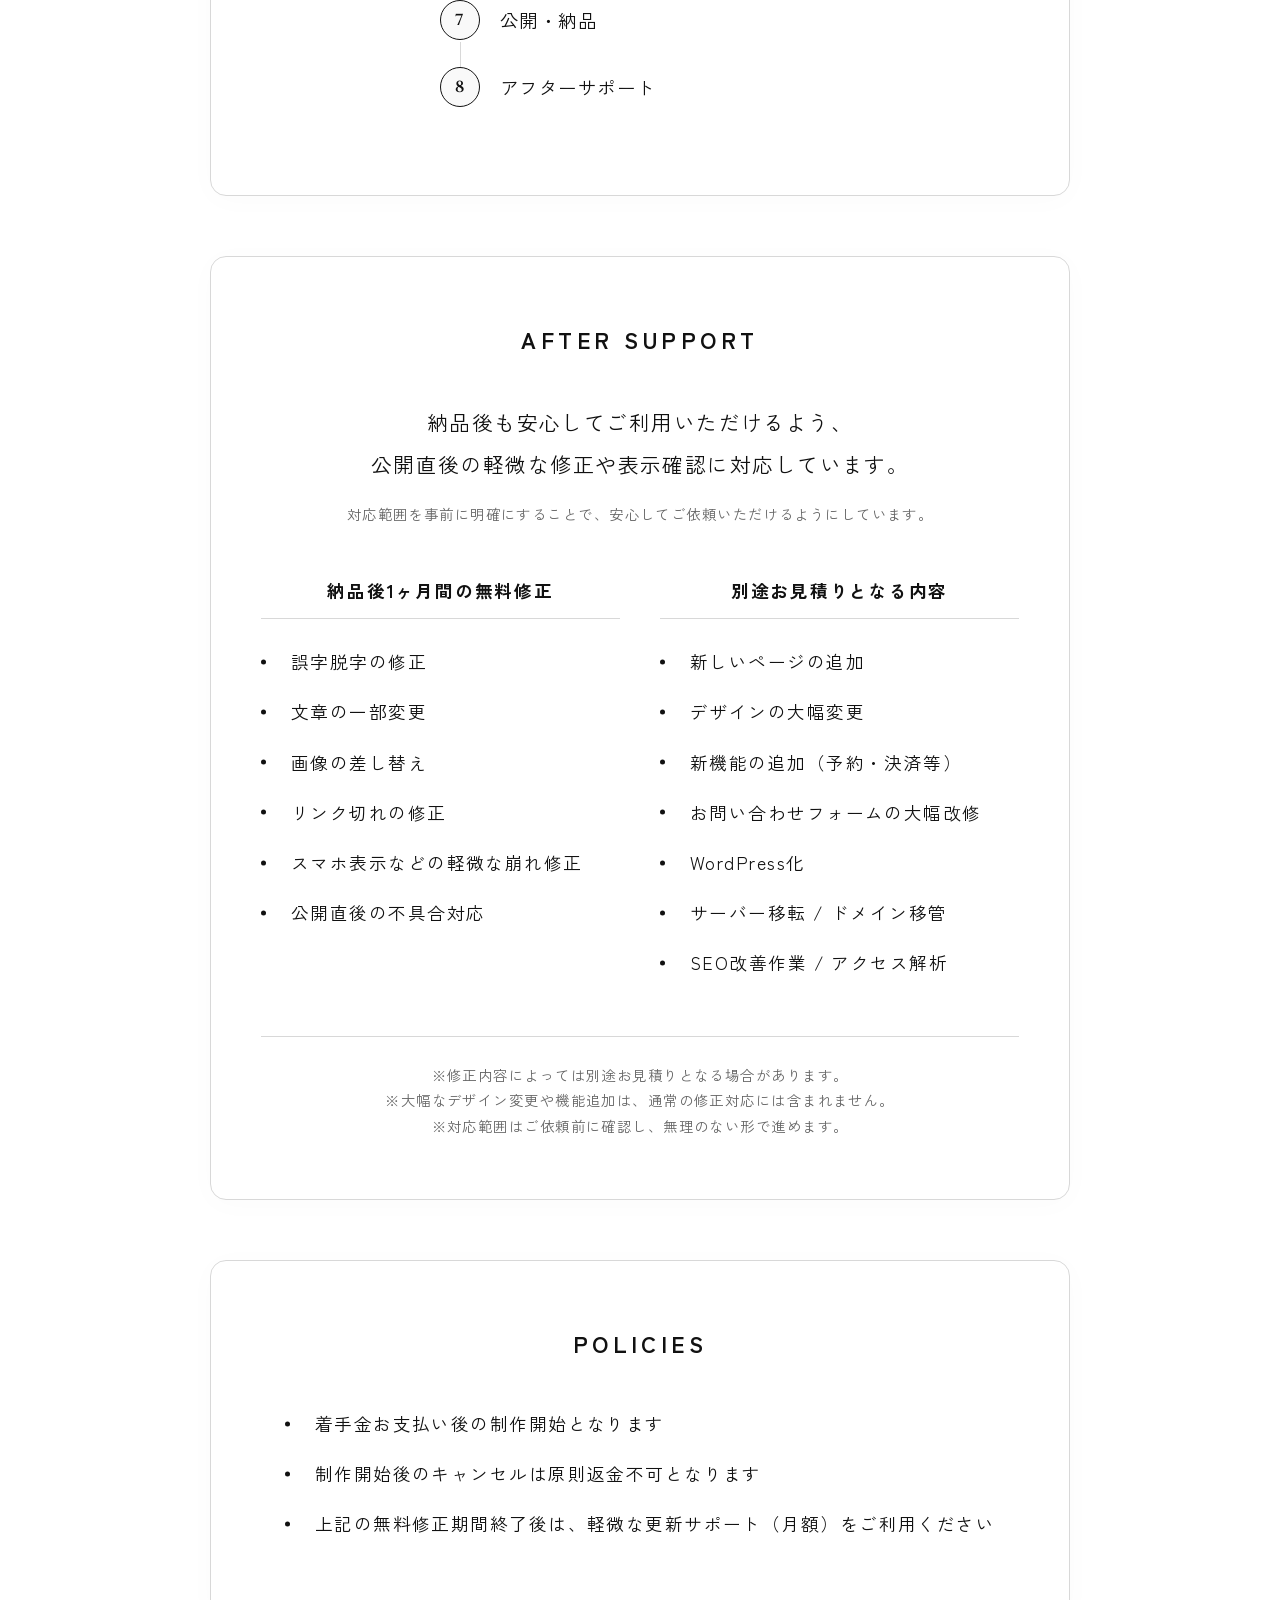
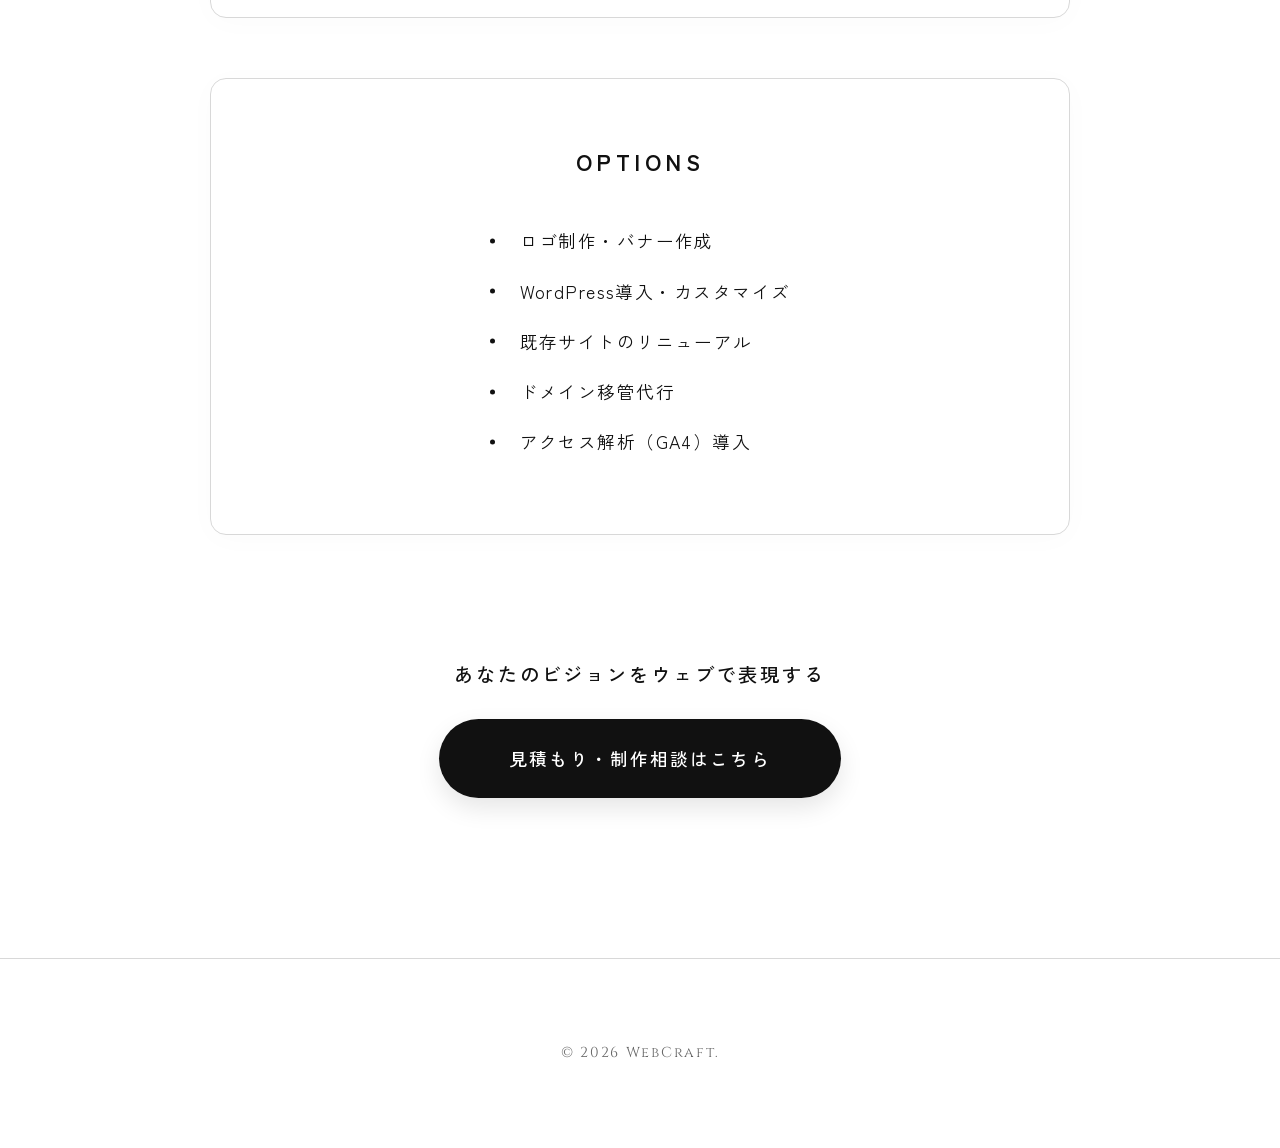
==== commit b0cdce8f: "Add files via upload" ====
--- a/index.html
+++ b/index.html
@@ -201,12 +201,16 @@
             <section class="section" id="support">
                 <h2 class="section-title">After Support</h2>
                 <div class="content-box">
-                    <p class="support-intro">納品後も安心してご利用いただけるよう、公開直後の軽微な修正や表示確認に対応しています。対応範囲を事前に明確にすることで、安心してご依頼いただけるようにしています。</p>
+                    <p class="text-large" style="margin-bottom: 40px;">
+                        納品後も安心してご利用いただけるよう、<br>
+                        公開直後の軽微な修正や表示確認に対応しています。<br>
+                        <span style="font-size: 0.9rem; color: var(--text-light); margin-top: 15px; display: inline-block;">対応範囲を事前に明確にすることで、安心してご依頼いただけるようにしています。</span>
+                    </p>
                     
-                    <div class="support-grid">
-                        <div class="support-card card-free">
-                            <h3>納品後1ヶ月間の無料修正</h3>
-                            <ul>
+                    <div style="display: flex; flex-wrap: wrap; gap: 40px; justify-content: center; text-align: left; margin-bottom: 40px;">
+                        <div style="flex: 1; min-width: 280px; max-width: 400px;">
+                            <h3 style="font-size: 1.1rem; margin-bottom: 25px; border-bottom: 1px solid var(--border-color); padding-bottom: 10px; letter-spacing: 0.1em; text-align: center;">納品後1ヶ月間の無料修正</h3>
+                            <ul class="notes-list" style="display: block;">
                                 <li>誤字脱字の修正</li>
                                 <li>文章の一部変更</li>
                                 <li>画像の差し替え</li>
@@ -215,9 +219,9 @@
                                 <li>公開直後の不具合対応</li>
                             </ul>
                         </div>
-                        <div class="support-card card-paid">
-                            <h3>別途お見積りとなる内容</h3>
-                            <ul>
+                        <div style="flex: 1; min-width: 280px; max-width: 400px;">
+                            <h3 style="font-size: 1.1rem; margin-bottom: 25px; border-bottom: 1px solid var(--border-color); padding-bottom: 10px; letter-spacing: 0.1em; text-align: center;">別途お見積りとなる内容</h3>
+                            <ul class="notes-list" style="display: block;">
                                 <li>新しいページの追加</li>
                                 <li>デザインの大幅変更</li>
                                 <li>新機能の追加（予約・決済等）</li>
@@ -229,7 +233,7 @@
                         </div>
                     </div>
                     
-                    <div class="note-box">
+                    <div style="font-size: 0.9rem; color: var(--text-light); border-top: 1px solid var(--border-color); padding-top: 25px; text-align: center; line-height: 1.8;">
                         <p>※修正内容によっては別途お見積りとなる場合があります。</p>
                         <p>※大幅なデザイン変更や機能追加は、通常の修正対応には含まれません。</p>
                         <p>※対応範囲はご依頼前に確認し、無理のない形で進めます。</p>
--- a/style.css
+++ b/style.css
@@ -309,97 +309,6 @@
     box-shadow: 0 15px 40px rgba(0, 0, 0, 0.15);
 }
 
-/* Support Section */
-.support-intro {
-    font-size: 1rem;
-    color: var(--text-color);
-    margin-bottom: 40px;
-    line-height: 1.8;
-    text-align: left;
-    max-width: 800px;
-}
-
-.support-grid {
-    display: grid;
-    grid-template-columns: 1fr 1fr;
-    gap: 30px;
-    width: 100%;
-    margin-bottom: 40px;
-}
-
-.support-card {
-    background: #fdfdfd;
-    border: 1px solid var(--border-color);
-    border-radius: 12px;
-    padding: 30px;
-    text-align: left;
-    display: flex;
-    flex-direction: column;
-}
-
-.support-card h3 {
-    font-size: 1.1rem;
-    margin-bottom: 20px;
-    border-bottom: 1px solid var(--border-color);
-    padding-bottom: 15px;
-}
-
-.card-free h3 {
-    color: #2e7d32;
-}
-
-.card-paid h3 {
-    color: #c62828;
-}
-
-.support-card ul {
-    list-style: none;
-    margin: 0;
-    padding: 0;
-}
-
-.support-card ul li {
-    font-size: 0.95rem;
-    margin-bottom: 12px;
-    padding-left: 20px;
-    position: relative;
-    color: var(--text-color);
-}
-
-.card-free ul li::before {
-    content: '✓';
-    position: absolute;
-    left: 0;
-    color: #2e7d32;
-    font-weight: bold;
-}
-
-.card-paid ul li::before {
-    content: '-';
-    position: absolute;
-    left: 0;
-    color: #c62828;
-    font-weight: bold;
-}
-
-.note-box {
-    background-color: #f9f9f9;
-    border-left: 4px solid var(--text-color);
-    padding: 20px;
-    border-radius: 0 8px 8px 0;
-    text-align: left;
-    width: 100%;
-}
-
-.note-box p {
-    font-size: 0.9rem;
-    color: var(--text-light);
-    margin-bottom: 8px;
-}
-
-.note-box p:last-child {
-    margin-bottom: 0;
-}
 /* Footer */
 .footer {
     text-align: center;
@@ -434,8 +343,4 @@
         width: 100%;
         padding: 16px 20px;
     }
-    
-    .support-grid {
-        grid-template-columns: 1fr;
-    }
-}
+}
